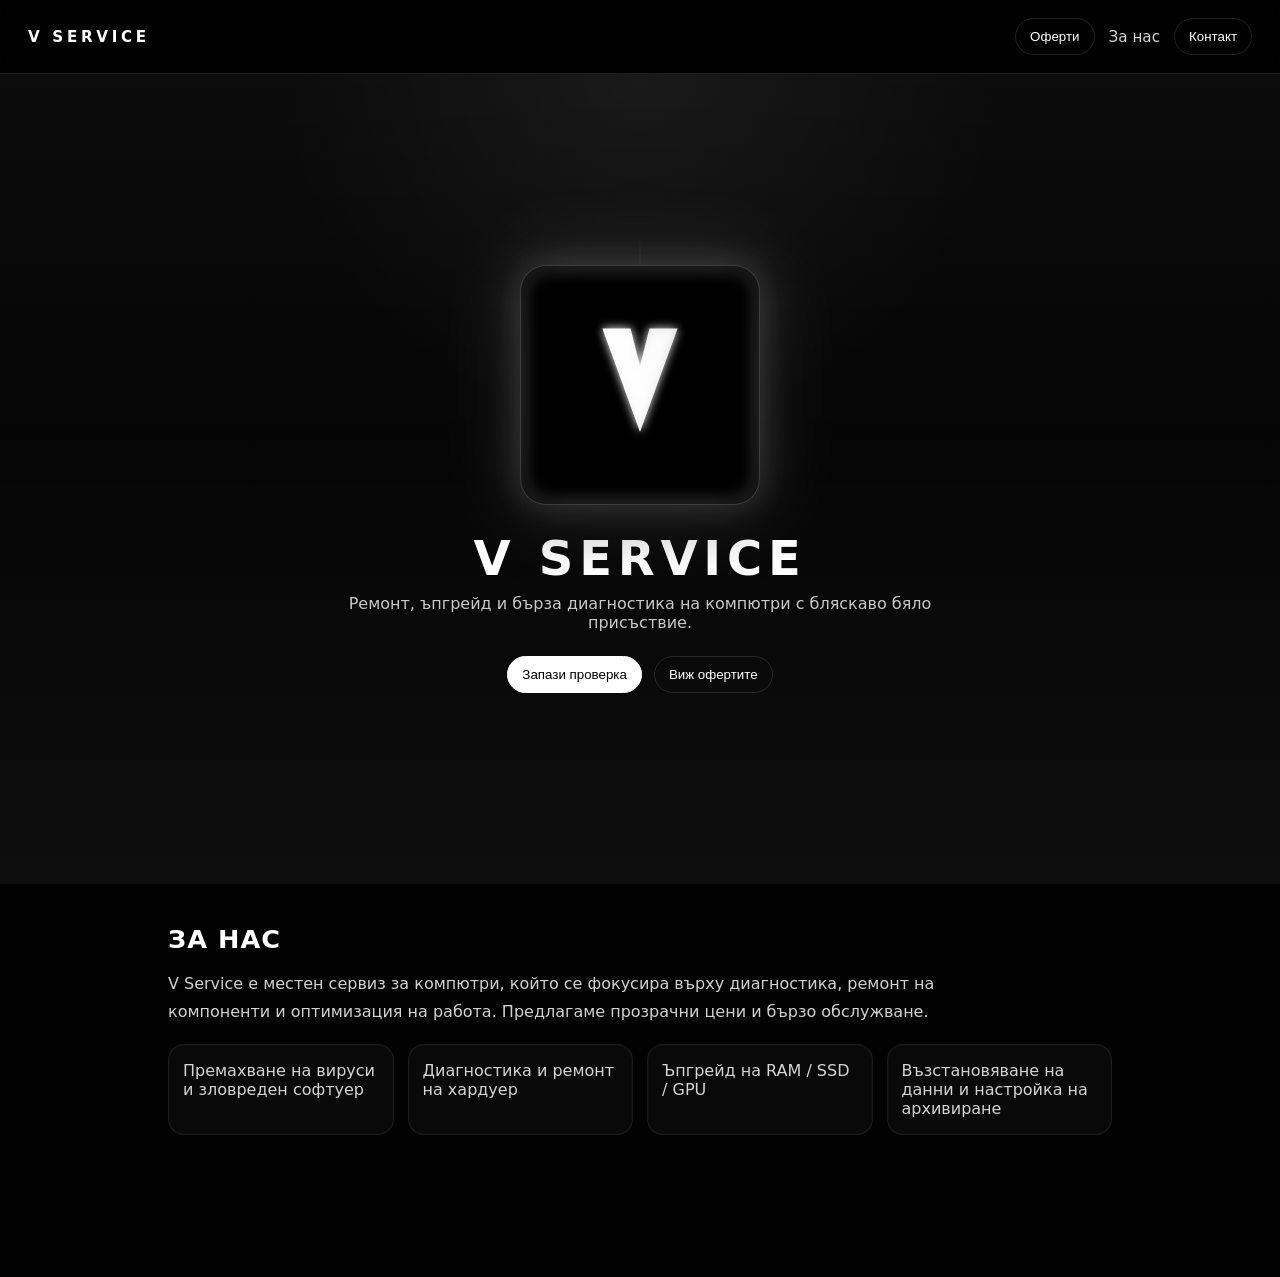
==== Vstore.html @ efee13a5 "Add files via upload" ====
<!doctype html>
<html lang="bg">
  <head>
    <meta charset="utf-8" />
    <meta name="viewport" content="width=device-width,initial-scale=1" />
    <title>V Service — Ремонт и ъпгрейд на компютри</title>
    <meta name="description" content="Ремонт, сервиз и ъпгрейд на компютри — V Service" />
    <style>
      :root{
        --bg:#020202;
        --surface:#090909;
        --muted:#d4d4d4;
        --accent:#ffffff;
        --border:rgba(255,255,255,0.12);
      }
      *{box-sizing:border-box}
      html,body{height:100%}
      body{
        margin:0;
        font-family:Inter,ui-sans-serif,system-ui,-apple-system,"Segoe UI",Roboto,"Helvetica Neue",Arial;
        background:var(--bg);
        color:var(--accent);
        -webkit-font-smoothing:antialiased;
      }
      .topbar{display:flex;align-items:center;justify-content:space-between;padding:18px 28px;background:rgba(0,0,0,0.4);border-bottom:1px solid var(--border);backdrop-filter:blur(10px);position:sticky;top:0;z-index:20}
      .brand{font-weight:800;letter-spacing:0.24em;text-transform:uppercase;color:#fff;font-size:0.95rem;}
      .topbar nav{display:flex;gap:14px;align-items:center}
      .btn{background:transparent;border:1px solid var(--border);padding:10px 14px;border-radius:999px;cursor:pointer;color:var(--accent);transition:all 0.22s ease}
      .btn:hover{background:rgba(255,255,255,0.06);border-color:rgba(255,255,255,0.2)}
      .btn.primary{background:#fff;color:#000;border-color:#fff}
      .link{color:var(--muted);text-decoration:none;font-size:0.95rem}
      .link:hover{color:#fff}
      .hero{padding:80px 20px;display:flex;align-items:center;justify-content:center;min-height:90vh;position:relative;overflow:hidden}
      .hero.dark{background:radial-gradient(circle at top,rgba(255,255,255,0.06),transparent 35%),linear-gradient(180deg,#020202 0%,#090909 100%)}
      .hero-inner{max-width:960px;text-align:center;position:relative;z-index:1}
      .logo-wrap{width:240px;height:240px;margin:0 auto 28px;position:relative;border-radius:26px;background:#000;border:1px solid rgba(255,255,255,0.16);display:flex;align-items:center;justify-content:center;box-shadow:0 0 30px rgba(255,255,255,0.08),0 16px 60px rgba(0,0,0,0.45)}
      .logo-wrap img{max-width:90%;max-height:90%;filter:brightness(1.05);animation:logoPulse 2.6s ease-in-out infinite}
      .logo-svg{position:absolute;inset:20px;opacity:0;pointer-events:none}
      h1{margin:0 0 10px;font-size:3rem;line-height:1.05;text-transform:uppercase;letter-spacing:0.12em}
      .tagline{color:rgba(255,255,255,0.78);margin:0 0 24px;font-size:1rem;max-width:640px;margin-left:auto;margin-right:auto}
      .cta{display:flex;gap:12px;justify-content:center;flex-wrap:wrap}
      .info{max-width:980px;margin:40px auto;padding:0 18px;opacity:0;transform:translateY(28px);transition:opacity 0.9s ease, transform 0.9s ease}
      .info.visible{opacity:1;transform:translateY(0)}
      .info h2{margin-bottom:10px;font-size:1.6rem;letter-spacing:0.04em;text-transform:uppercase}
      .info p{color:rgba(255,255,255,0.82);line-height:1.75;max-width:780px}
      .services{display:grid;grid-template-columns:repeat(auto-fit,minmax(180px,1fr));gap:14px;list-style:none;padding:0;margin:18px 0 0}
      .services li{background:rgba(255,255,255,0.03);border:1px solid rgba(255,255,255,0.08);padding:16px 14px;border-radius:16px;color:var(--muted);box-shadow:inset 0 0 0 1px rgba(255,255,255,0.02)}
      .contact p{color:rgba(255,255,255,0.84)}
      .modal{position:fixed;inset:0;display:none;align-items:center;justify-content:center;background:rgba(0,0,0,0.6);z-index:40}
      .modal[aria-hidden="false"]{display:flex}
      .modal-panel{background:rgba(10,10,10,0.96);padding:24px;border-radius:18px;max-width:460px;width:92%;box-shadow:0 18px 60px rgba(0,0,0,0.5);border:1px solid rgba(255,255,255,0.08);position:relative}
      .modal-panel.contact-panel{background:#fff;color:#000;border:1px solid rgba(0,0,0,0.08);box-shadow:0 18px 60px rgba(0,0,0,0.15)}
      .contact-panel .close{color:#000}
      .contact-panel h3{color:#000}
      .contact-balloon{background:rgba(250,250,250,0.95);border:1px solid rgba(0,0,0,0.08);border-radius:14px;padding:14px 16px;margin:10px 0;color:#000}
      .modal-panel .close{position:absolute;right:14px;top:14px;border:0;background:transparent;color:#fff;font-size:24px;cursor:pointer}
      .small{font-size:12px;color:rgba(255,255,255,0.55)}
      .logo-wrap::before{content:"";position:absolute;inset:8px;border-radius:22px;box-shadow:0 0 36px 12px rgba(255,255,255,0.12), 0 0 80px 30px rgba(255,255,255,0.08);pointer-events:none;mix-blend-mode:screen;filter:blur(6px);opacity:0.95}
      @keyframes logoPulse{0%{transform:translateY(0) scale(1);filter:drop-shadow(0 8px 22px rgba(255,255,255,0.15))}50%{transform:translateY(-5px) scale(1.03);filter:drop-shadow(0 18px 40px rgba(255,255,255,0.22))}100%{transform:translateY(0) scale(1);filter:drop-shadow(0 8px 22px rgba(255,255,255,0.15))}}
      .hero::after{content:"";position:absolute;inset:0;background:linear-gradient(180deg,rgba(255,255,255,0.04),transparent 45%,rgba(255,255,255,0.02));pointer-events:none}
      .flow-line{position:absolute;left:50%;top:20%;width:1px;height:220px;background:linear-gradient(180deg,rgba(255,255,255,0),rgba(255,255,255,0.35),rgba(255,255,255,0));transform:translateX(-50%);opacity:0.7;animation:flow 8s linear infinite}
      @keyframes flow{0%{transform:translate(-50%, -20px)}100%{transform:translate(-50%, 18px)}}
      @media (max-width:600px){.logo-wrap{width:180px;height:180px}.hero{padding:52px 12px}h1{font-size:2rem}}
    </style>
  </head>
  <body>
    <header class="topbar dark">
      <div class="brand">V SERVICE</div>
      <nav>
        <button id="offersBtn" class="btn">Оферти</button>
        <a href="#about" class="link">За нас</a>
        <button id="contactBtn" class="btn">Контакт</button>
      </nav>
    </header>

    <main>
      <section class="hero dark">
        <div class="flow-line"></div>
        <div class="hero-inner">
          <div class="logo-wrap" aria-hidden="true">
            <img id="logoImg" src="logo.png" alt="V Service logo" onerror="this.style.display='none';document.querySelector('.logo-svg').style.opacity='1';" />
            <svg class="logo-svg" viewBox="0 0 200 200" aria-hidden="true" style="opacity:0;transition:opacity 0.4s ease;">
              <defs>
                <linearGradient id="g" x1="0" x2="1">
                  <stop offset="0%" stop-color="#fff" stop-opacity="1" />
                  <stop offset="100%" stop-color="#fff" stop-opacity="0.85" />
                </linearGradient>
                <filter id="glow">
                  <feGaussianBlur stdDeviation="5" result="blur" />
                  <feMerge>
                    <feMergeNode in="blur" />
                    <feMergeNode in="SourceGraphic" />
                  </feMerge>
                </filter>
              </defs>
              <g transform="translate(100,100) scale(0.95)">
                <path class="vpath" d="M-40,-60 L0,50 L40,-60 L10,-60 L0,-20 L-10,-60 Z" fill="url(#g)" />
              </g>
            </svg>
          </div>

          <h1>V SERVICE</h1>
          <p class="tagline">Ремонт, ъпгрейд и бърза диагностика на компютри с бляскаво бяло присъствие.</p>
          <div class="cta">
            <button id="bookingBtn" class="btn primary">Запази проверка</button>
            <button id="offersBtn2" class="btn">Виж офертите</button>
          </div>
        </div>
      </section>

      <section id="about" class="info section-reveal">
        <h2>За нас</h2>
        <p>V Service е местен сервиз за компютри, който се фокусира върху диагностика, ремонт на компоненти и оптимизация на работа. Предлагаме прозрачни цени и бързо обслужване.</p>
        <ul class="services">
          <li>Премахване на вируси и зловреден софтуер</li>
          <li>Диагностика и ремонт на хардуер</li>
          <li>Ъпгрейд на RAM / SSD / GPU</li>
          <li>Възстановяване на данни и настройка на архивиране</li>
        </ul>
      </section>

      <section id="contact" class="info contact section-reveal">
        <h2>Контакт</h2>
        <p>Имейл: <a href="mailto:valkata_2000@abv.bg">valkata_2000@abv.bg</a> — Телефон: <strong>+1 555 123 4567</strong></p>
      </section>
    </main>

    <div id="offersModal" class="modal" aria-hidden="true">
      <div class="modal-panel">
        <button id="closeOffers" class="close">×</button>
        <h3>Текущи оферти</h3>
        <ul>
          <li>Диагностика 15€ (на място)</li>
          <li>Ъпгрейд на RAM или SSD 10€ (ограничено време)</li>
          <li>Сглобяване на компютър 25€ (подарък Windows)</li>
          <li>Почистване от прах 10€</li>
          <li>Активация на Windows и Microsoft Office 30€</li>
          <li>Cable management 20€</li>

        </ul>
        <p class="small">Кликнете извън прозореца или натиснете Esc, за да затворите.</p>
      </div>
    </div>

    <div id="bookingModal" class="modal" aria-hidden="true">
      <div class="modal-panel contact-panel">
        <button id="closeBooking" class="close">×</button>
        <h3>Запази проверка</h3>
        <form id="bookingForm">
          <label>
            Име
            <input type="text" name="name" required placeholder="Вашето име" />
          </label>
          <label>
            Имейл
            <input type="email" name="email" required placeholder="you@example.com" />
          </label>
          <label>
            Телефон
            <input type="tel" name="phone" required placeholder="+359 88 123 4567" />
          </label>
          <label>
            Дата
            <input type="date" name="date" required />
          </label>
          <label>
            Час
            <input type="time" name="time" required />
          </label>
          <button type="submit" class="btn primary">Изпрати заявка</button>
          <p class="small">Попълнете и вашият имейл клиент ще се отвори с готово съобщение към мен.</p>
          <p class="small">Ако имейл клиентът не се отвори, уверете се, че е настроен на компютъра ви.</p>
        </form>
      </div>
    </div>

    <div id="contactModal" class="modal" aria-hidden="true">
      <div class="modal-panel contact-panel">
        <button id="closeContact" class="close">×</button>
        <h3>Контакт</h3>
        <p class="contact-balloon">Имейл: <a href="mailto:valkata_2000@abv.bg">valkata_2000@abv.bg</a></p>
        <p class="contact-balloon">Телефон: <strong>+359882437800</strong></p>
        <p class="small">Кликнете извън прозореца или натиснете Esc, за да затворите.</p>
      </div>
    </div>

    <script>
      (function(){
        const offers = document.getElementById('offersModal');
        const booking = document.getElementById('bookingModal');
        const contact = document.getElementById('contactModal');
        const offersButtons = [document.getElementById('offersBtn'), document.getElementById('offersBtn2')].filter(Boolean);
        const bookingButton = document.getElementById('bookingBtn');
        const contactButton = document.getElementById('contactBtn');
        const closeOffersBtn = document.getElementById('closeOffers');
        const closeBookingBtn = document.getElementById('closeBooking');
        const closeContactBtn = document.getElementById('closeContact');
        const bookingForm = document.getElementById('bookingForm');

        function openModal(modal){
          modal.setAttribute('aria-hidden','false');
          document.body.style.overflow = 'hidden';
        }
        function closeModal(modal){
          modal.setAttribute('aria-hidden','true');
          document.body.style.overflow = '';
        }

        offersButtons.forEach(b=>b.addEventListener('click', ()=>openModal(offers)));
        if(bookingButton) bookingButton.addEventListener('click', ()=>openModal(booking));
        if(contactButton) contactButton.addEventListener('click', ()=>openModal(contact));
        if(closeOffersBtn) closeOffersBtn.addEventListener('click', ()=>closeModal(offers));
        if(closeBookingBtn) closeBookingBtn.addEventListener('click', ()=>closeModal(booking));
        if(closeContactBtn) closeContactBtn.addEventListener('click', ()=>closeModal(contact));
        offers.addEventListener('click', e=>{ if(e.target===offers) closeModal(offers); });
        booking.addEventListener('click', e=>{ if(e.target===booking) closeModal(booking); });
        contact.addEventListener('click', e=>{ if(e.target===contact) closeModal(contact); });
        document.addEventListener('keydown', e=>{ if(e.key==='Escape'){ closeModal(offers); closeModal(booking); closeModal(contact); } });

        if(bookingForm){
          bookingForm.addEventListener('submit', function(event){
            event.preventDefault();
            const formData = new FormData(bookingForm);
            const name = formData.get('name');
            const email = formData.get('email');
            const phone = formData.get('phone');
            const date = formData.get('date');
            const time = formData.get('time');
            const subject = encodeURIComponent('Запазване на проверка от V Service');
            const body = encodeURIComponent(
              `Име: ${name}\nИмейл: ${email}\nТелефон: ${phone}\nДата: ${date}\nЧас: ${time}`
            );
            window.location.href = `mailto:valkata_2000@abv.bg?subject=${subject}&body=${body}`;
            setTimeout(()=> closeModal(booking), 200);
          });
        }

        const logoImg = document.getElementById('logoImg');
        const svg = document.querySelector('.logo-svg');
        if(logoImg){
          logoImg.onerror = () => {
            logoImg.style.display = 'none';
            svg.style.opacity = 1;
            svg.style.filter = 'url(#glow)';
            svg.style.animation = 'svgGlow 2.6s ease-in-out infinite';
          };
        }

        const sections = document.querySelectorAll('.info');
        const reveal = () => {
          const trigger = window.innerHeight * 0.85;
          sections.forEach(section => {
            const top = section.getBoundingClientRect().top;
            if(top < trigger) section.classList.add('visible');
          });
        };
        reveal();
        window.addEventListener('scroll', reveal);
      })();

      const style = document.createElement('style');
      style.textContent = `@keyframes svgGlow{0%{transform:scale(1);opacity:0.85}50%{transform:scale(1.02);opacity:1}100%{transform:scale(1);opacity:0.85}}`;
      document.head.appendChild(style);
    </script>
  </body>
</html>
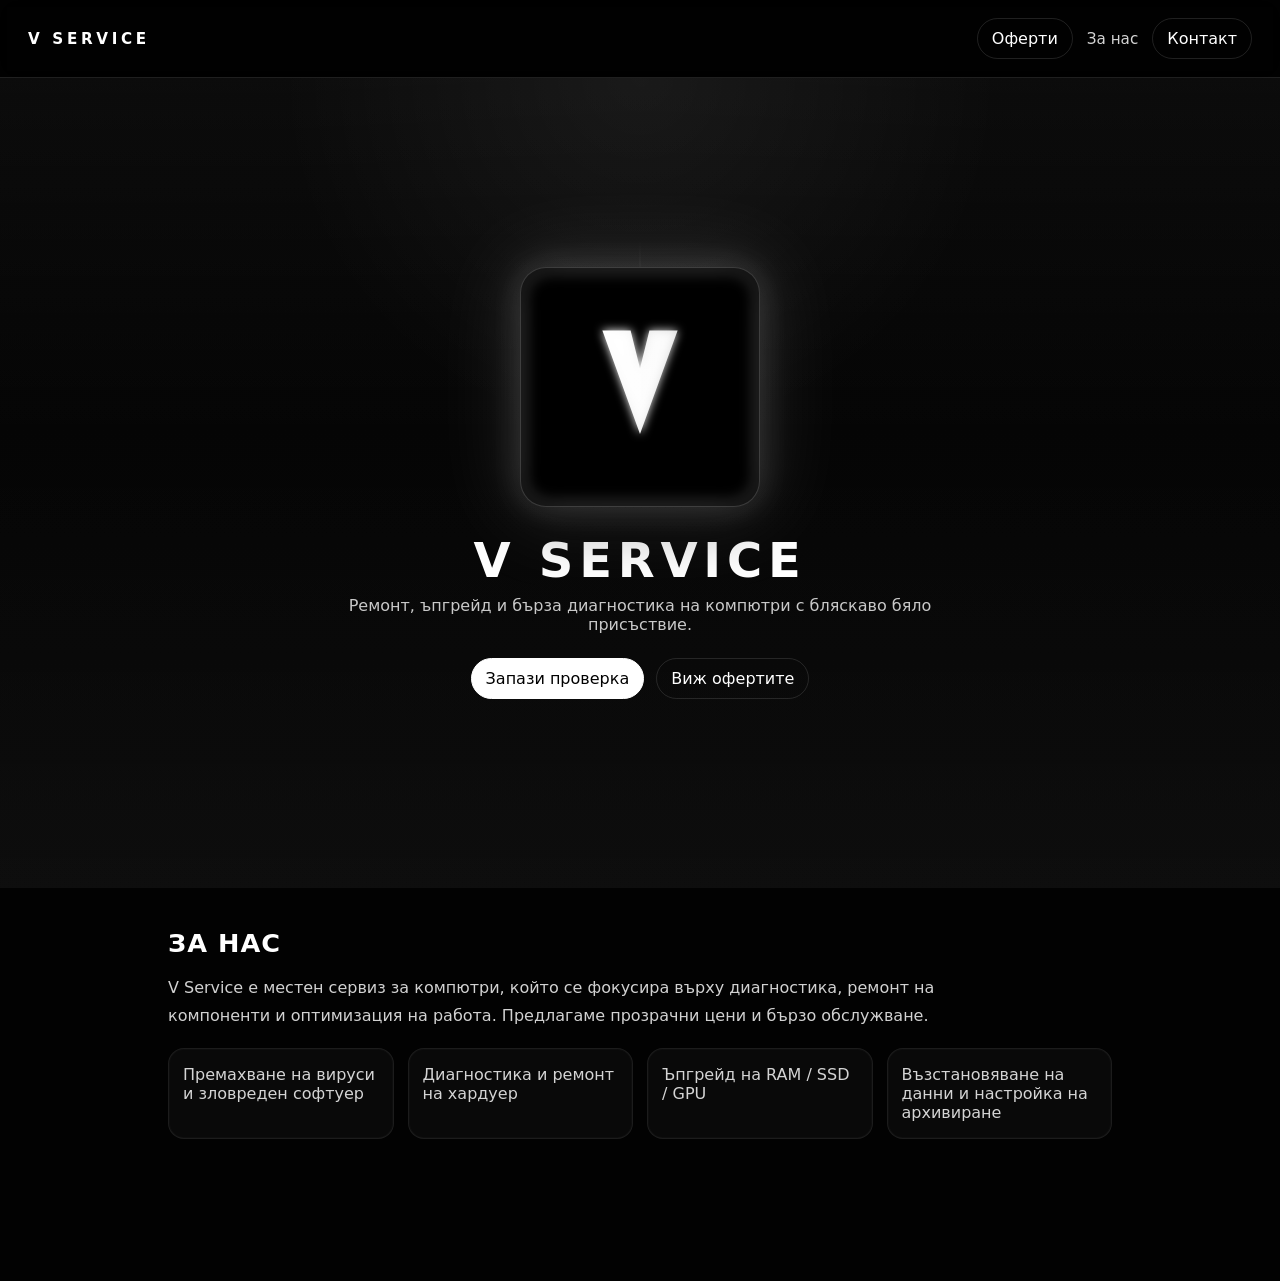
==== commit 97b6d9d8: "Revise Vstore.html with layout and functionality updates Updated Vstore.html with new styles, layout" ====
--- a/Vstore.html
+++ b/Vstore.html
@@ -37,6 +37,18 @@
       .logo-wrap img{max-width:90%;max-height:90%;filter:brightness(1.05);animation:logoPulse 2.6s ease-in-out infinite}
       .logo-svg{position:absolute;inset:20px;opacity:0;pointer-events:none}
       h1{margin:0 0 10px;font-size:3rem;line-height:1.05;text-transform:uppercase;letter-spacing:0.12em}
+      label{display:block;margin-top:16px;font-size:0.95rem;color:var(--muted)}
+      input,button,select{font:inherit}
+      input{width:100%;padding:12px 14px;margin-top:6px;border:1px solid rgba(255,255,255,0.12);border-radius:14px;background:rgba(255,255,255,0.06);color:var(--accent);outline:none}
+      input:focus{border-color:rgba(255,255,255,0.3);box-shadow:0 0 0 4px rgba(255,255,255,0.05)}
+      .cta{display:flex;gap:12px;justify-content:center;flex-wrap:wrap}
+      .form-actions{display:flex;flex-wrap:wrap;gap:10px;align-items:center;margin:14px 0}
+      .modal-panel{background:rgba(10,10,10,0.96);padding:24px;border-radius:18px;max-width:460px;width:92%;box-shadow:0 18px 60px rgba(0,0,0,0.5);border:1px solid rgba(255,255,255,0.08);position:relative}
+      .modal-panel.contact-panel{background:#fff;color:#000;border:1px solid rgba(0,0,0,0.08);box-shadow:0 18px 60px rgba(0,0,0,0.15)}
+      .modal-panel button.btn{width:auto}
+      .topbar nav{display:flex;gap:14px;align-items:center;flex-wrap:wrap}
+      .contact-balloon{background:rgba(250,250,250,0.95);border:1px solid rgba(0,0,0,0.08);border-radius:14px;padding:14px 16px;margin:10px 0;color:#000}
+      .modal-panel .close{position:absolute;right:14px;top:14px;border:0;background:transparent;color:#fff;font-size:24px;cursor:pointer}
       .tagline{color:rgba(255,255,255,0.78);margin:0 0 24px;font-size:1rem;max-width:640px;margin-left:auto;margin-right:auto}
       .cta{display:flex;gap:12px;justify-content:center;flex-wrap:wrap}
       .info{max-width:980px;margin:40px auto;padding:0 18px;opacity:0;transform:translateY(28px);transition:opacity 0.9s ease, transform 0.9s ease}
@@ -54,13 +66,35 @@
       .contact-panel h3{color:#000}
       .contact-balloon{background:rgba(250,250,250,0.95);border:1px solid rgba(0,0,0,0.08);border-radius:14px;padding:14px 16px;margin:10px 0;color:#000}
       .modal-panel .close{position:absolute;right:14px;top:14px;border:0;background:transparent;color:#fff;font-size:24px;cursor:pointer}
+      .form-actions{display:flex;flex-wrap:wrap;gap:10px;align-items:center;margin:14px 0}
       .small{font-size:12px;color:rgba(255,255,255,0.55)}
       .logo-wrap::before{content:"";position:absolute;inset:8px;border-radius:22px;box-shadow:0 0 36px 12px rgba(255,255,255,0.12), 0 0 80px 30px rgba(255,255,255,0.08);pointer-events:none;mix-blend-mode:screen;filter:blur(6px);opacity:0.95}
       @keyframes logoPulse{0%{transform:translateY(0) scale(1);filter:drop-shadow(0 8px 22px rgba(255,255,255,0.15))}50%{transform:translateY(-5px) scale(1.03);filter:drop-shadow(0 18px 40px rgba(255,255,255,0.22))}100%{transform:translateY(0) scale(1);filter:drop-shadow(0 8px 22px rgba(255,255,255,0.15))}}
       .hero::after{content:"";position:absolute;inset:0;background:linear-gradient(180deg,rgba(255,255,255,0.04),transparent 45%,rgba(255,255,255,0.02));pointer-events:none}
       .flow-line{position:absolute;left:50%;top:20%;width:1px;height:220px;background:linear-gradient(180deg,rgba(255,255,255,0),rgba(255,255,255,0.35),rgba(255,255,255,0));transform:translateX(-50%);opacity:0.7;animation:flow 8s linear infinite}
       @keyframes flow{0%{transform:translate(-50%, -20px)}100%{transform:translate(-50%, 18px)}}
-      @media (max-width:600px){.logo-wrap{width:180px;height:180px}.hero{padding:52px 12px}h1{font-size:2rem}}
+      @media (max-width:768px){
+        .topbar{padding:14px 18px}
+        .topbar nav{gap:10px}
+        .hero{padding:60px 16px}
+        .hero-inner{padding:0 8px}
+        .logo-wrap{width:180px;height:180px}
+        h1{font-size:2.2rem}
+        .tagline{font-size:0.98rem;max-width:100%}
+        .cta{gap:10px}
+        .modal-panel{padding:20px;max-width:420px}
+      }
+      @media (max-width:520px){
+        .topbar{flex-direction:column;align-items:flex-start;gap:12px}
+        .hero{padding:42px 14px}
+        .logo-wrap{width:150px;height:150px}
+        h1{font-size:1.8rem}
+        .tagline{font-size:0.95rem}
+        .section-reveal{padding:0 14px}
+        .modal-panel{width:96%;padding:18px}
+        .btn{width:100%;text-align:center}
+        .form-actions{flex-direction:column;align-items:stretch}
+      }
     </style>
   </head>
   <body>
@@ -167,9 +201,14 @@
             Час
             <input type="time" name="time" required />
           </label>
+          <div class="form-actions">
+            <button id="saveDraftBtn" type="button" class="btn">Запази чернова</button>
+            <span id="bookingStatus" class="small" style="display:block;flex:1 1 100%;margin-top:0;">Полетата ще бъдат изпратени чрез вашия настроен имейл клиент.</span>
+          </div>
           <button type="submit" class="btn primary">Изпрати заявка</button>
           <p class="small">Попълнете и вашият имейл клиент ще се отвори с готово съобщение към мен.</p>
-          <p class="small">Ако имейл клиентът не се отвори, уверете се, че е настроен на компютъра ви.</p>
+          <p class="small">Ако имейл клиентът не се отвори, копирайте или изпратете съобщението до <a href="mailto:valkata_2000@abv.bg">valkata_2000@abv.bg</a>.</p>
+          <p class="small">Тази страница е статична и не може директно да запише вашите данни в GitHub Pages без външна услуга или собствен сървър.</p>
         </form>
       </div>
     </div>
@@ -216,6 +255,39 @@
         booking.addEventListener('click', e=>{ if(e.target===booking) closeModal(booking); });
         contact.addEventListener('click', e=>{ if(e.target===contact) closeModal(contact); });
         document.addEventListener('keydown', e=>{ if(e.key==='Escape'){ closeModal(offers); closeModal(booking); closeModal(contact); } });
+
+        const saveDraftBtn = document.getElementById('saveDraftBtn');
+        const bookingStatus = document.getElementById('bookingStatus');
+
+        const draftKey = 'vserviceBookingDraft';
+        function loadBookingDraft(){
+          if(!bookingForm || !bookingStatus) return;
+          const raw = localStorage.getItem(draftKey);
+          if(!raw) return;
+          try{
+            const draft = JSON.parse(raw);
+            ['name','email','phone','date','time'].forEach(field => {
+              const input = bookingForm.elements[field];
+              if(input && draft[field]) input.value = draft[field];
+            });
+            bookingStatus.textContent = 'Черновата е заредена от браузъра.';
+          } catch (error) {
+            console.warn('Неуспешно зареждане на черновата', error);
+          }
+        }
+
+        function saveBookingDraft(){
+          if(!bookingForm || !bookingStatus) return;
+          const draft = {
+            name: bookingForm.elements.name?.value || '',
+            email: bookingForm.elements.email?.value || '',
+            phone: bookingForm.elements.phone?.value || '',
+            date: bookingForm.elements.date?.value || '',
+            time: bookingForm.elements.time?.value || ''
+          };
+          localStorage.setItem(draftKey, JSON.stringify(draft));
+          bookingStatus.textContent = 'Черновата е запазена локално в този браузър.';
+        }
 
         if(bookingForm){
           bookingForm.addEventListener('submit', function(event){
@@ -231,8 +303,21 @@
               `Име: ${name}\nИмейл: ${email}\nТелефон: ${phone}\nДата: ${date}\nЧас: ${time}`
             );
             window.location.href = `mailto:valkata_2000@abv.bg?subject=${subject}&body=${body}`;
+            bookingStatus.textContent = 'Опитваме се да отворим вашия имейл клиент. Ако не се отвори, използвайте линка по-горе.';
             setTimeout(()=> closeModal(booking), 200);
           });
+        }
+
+        if(saveDraftBtn){
+          saveDraftBtn.addEventListener('click', saveBookingDraft);
+        }
+
+        if(booking){
+          booking.addEventListener('click', e=>{ if(e.target===booking) closeModal(booking); });
+        }
+
+        if(bookingButton){
+          bookingButton.addEventListener('click', ()=>{ openModal(booking); loadBookingDraft(); });
         }
 
         const logoImg = document.getElementById('logoImg');
